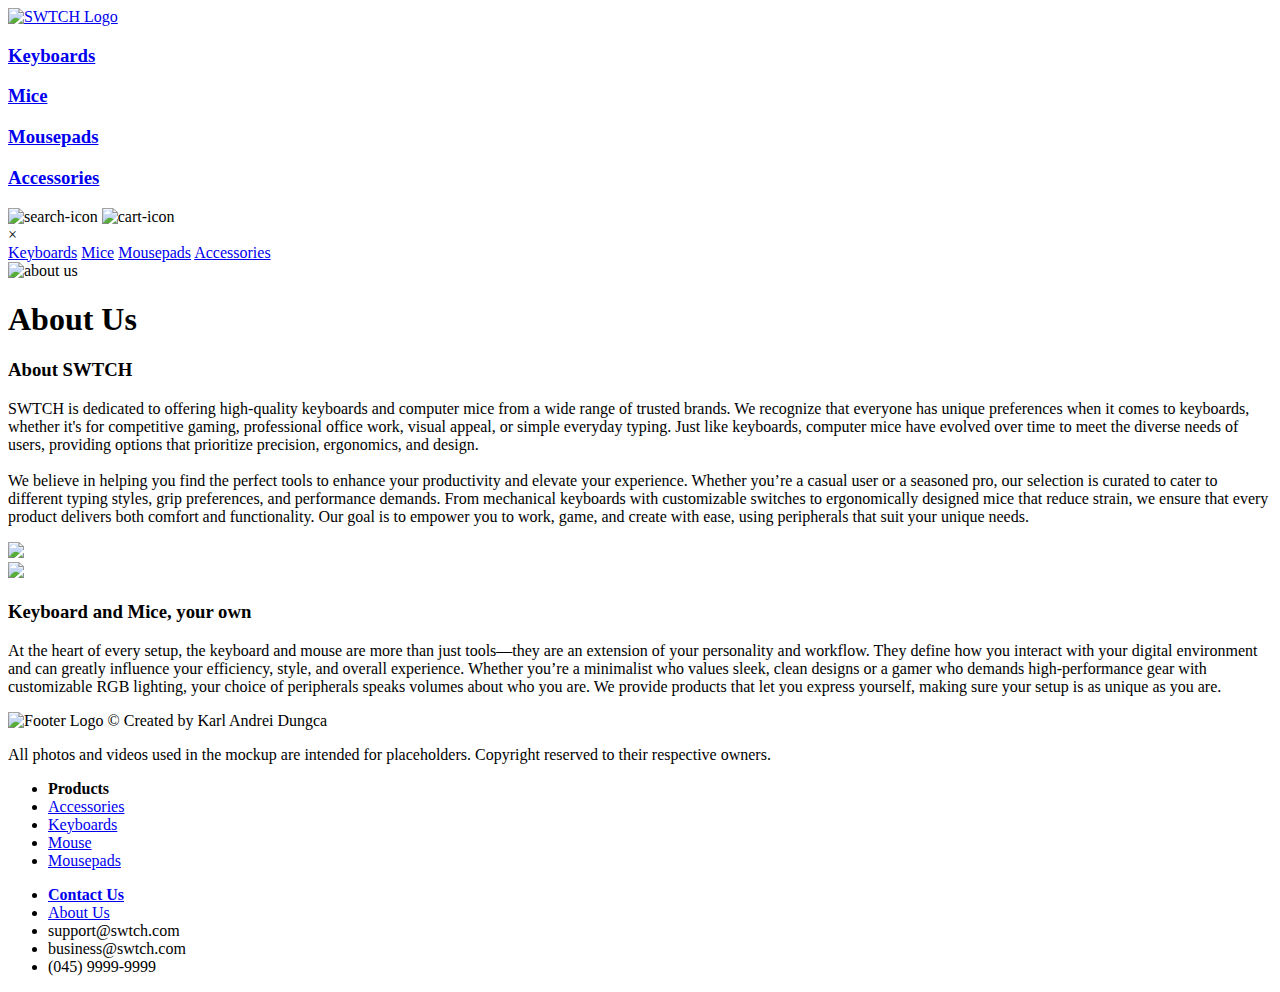
==== about_us.html @ 2237896c "Add files via upload" ====
<!DOCTYPE html>
<html lang="en">
  <head>
    <meta charset="UTF-8" />
    <meta name="viewport" content="width=device-width, initial-scale=1.0" />
    <title>About | SWTCH</title>
    <link rel="stylesheet" href="https://fonts.googleapis.com/css2?family=League+Spartan:wght@300;400;500;800&display=swap" />
<link rel="stylesheet" href="https://fonts.googleapis.com/css2?family=Poppins:wght@800&display=swap" />
    <link rel="stylesheet" href="/styles/about.css" />
  </head>
  <body>
    
    <header>
      <div class="header-row">
        <a href="index.html">
          <img class="logo" src="styles/images/header and footer/header_logo.png" alt="SWTCH Logo" />
        </a>
        <div>
          <nav>
            <a href="keyboards.html">
              <h3 class="keyboards">Keyboards</h3>
            </a>
            <a href="mice.html">
              <h3 class="mice">Mice</h3>
            </a>
            <a href="mousepads.html">
              <h3 class="mousepads">Mousepads</h3>
            </a>
            <a href="accessories.html">
              <h3 class="accessories">Accessories</h3>
            </a>
          </nav>
        </div>
        <div class="right-icons">
          <img class="search-icon" src="styles/images/header and footer/search.png" alt="search-icon" />
          <img class="cart-icon" src="styles/images/header and footer/cart.png" alt="cart-icon" />
        </div>
        <!-- Hamburger icon -->
        <div class="hamburger">
          <span></span>
          <span></span>
          <span></span>
        </div>
      </div>
    
      <!-- Sidebar Menu -->
      <div class="sidebar-menu">
        <!-- Close Button -->
        <span class="close-btn">&times;</span>
        <nav>
          <a href="keyboards.html">Keyboards</a>
          <a href="mice.html">Mice</a>
          <a href="mousepads.html">Mousepads</a>
          <a href="accessories.html">Accessories</a>
        </nav>
      </div>
    </header>


    <div class="hero-container">
      <img class="hero-image" src="styles/images/about_us/hero.png" alt="about us" />
      <h1 class="header-caption">About Us</h1>
    </div>
      
      <div class="about-section">
        <div class="about-content">
          <h3 class="about-title">About SWTCH</h3>
          <p class="about-body">
              SWTCH is dedicated to offering high-quality keyboards and
              computer mice from a wide range of trusted brands. We recognize
              that everyone has unique preferences when it comes to keyboards,
              whether it's for competitive gaming, professional office work,
              visual appeal, or simple everyday typing. Just like keyboards,
              computer mice have evolved over time to meet the diverse needs of
              users, providing options that prioritize precision, ergonomics,
              and design. <br/>
              <br/>
              We believe in helping you find the perfect tools to enhance your
              productivity and elevate your experience. Whether you’re a casual
              user or a seasoned pro, our selection is curated to cater to
              different typing styles, grip preferences, and performance
              demands. From mechanical keyboards with customizable switches to
              ergonomically designed mice that reduce strain, we ensure that
              every product delivers both comfort and functionality. Our goal is
              to empower you to work, game, and create with ease, using
              peripherals that suit your unique needs.
            </p>
        </div>
        <img class="about-image" src="styles/images/about_us/about-pic.png">
      </div>


      <div class="product-section">
        <img class="product-image" src="styles/images/about_us/product-pic.png">
        <div class="product-content">
          <h3 class="product-title">Keyboard and Mice, your own</h3>
          <p class="product-body">
            At the heart of every setup, the keyboard and mouse are more than
            just tools—they are an extension of your personality and workflow.
            They define how you interact with your digital environment and can
            greatly influence your efficiency, style, and overall experience.
            Whether you’re a minimalist who values sleek, clean designs or a
            gamer who demands high-performance gear with customizable RGB
            lighting, your choice of peripherals speaks volumes about who you
            are. We provide products that let you express yourself, making sure
            your setup is as unique as you are.</p>
        </div>
      </div>
      <footer>
        <div class="footer-content">
          <div class="footer-section logo-section">
            <img class="footer-logo" src="styles/images/header and footer/footer_logo.png" alt="Footer Logo" />
            <span class="created-by-karl">© Created by Karl Andrei Dungca</span>
            <p class="placeholder">
              All photos and videos used in the mockup are intended for placeholders. Copyright reserved to their respective owners.
            </p>
          </div>
      
          <div class="appendix">
          <div class="footer-section products">
            <ul class="products-list">
              <li><strong>Products</strong></li>
              <li><a href="accessories.html">Accessories</a></li>
              <li><a href="keyboards.html">Keyboards</a></li>
              <li><a href="mice.html">Mouse</a></li>
              <li><a href="mousepads.html">Mousepads</a></li>
            </ul>
          </div>
      
          <div class="footer-section contact-list">
            <ul class="about">
              <li><a href="contact.html"><strong>Contact Us</strong></a></li>
              <li><a href="about_us.html">About Us</a></li>
              <li>support@swtch.com</li>
              <li>business@swtch.com</li>
              <li>(045) 9999-9999</li>
            </ul>
          </div>
        </div>
      
          
        </div>
      </footer>
      <script src="scripts/main.js"></script>
  </body>
</html>
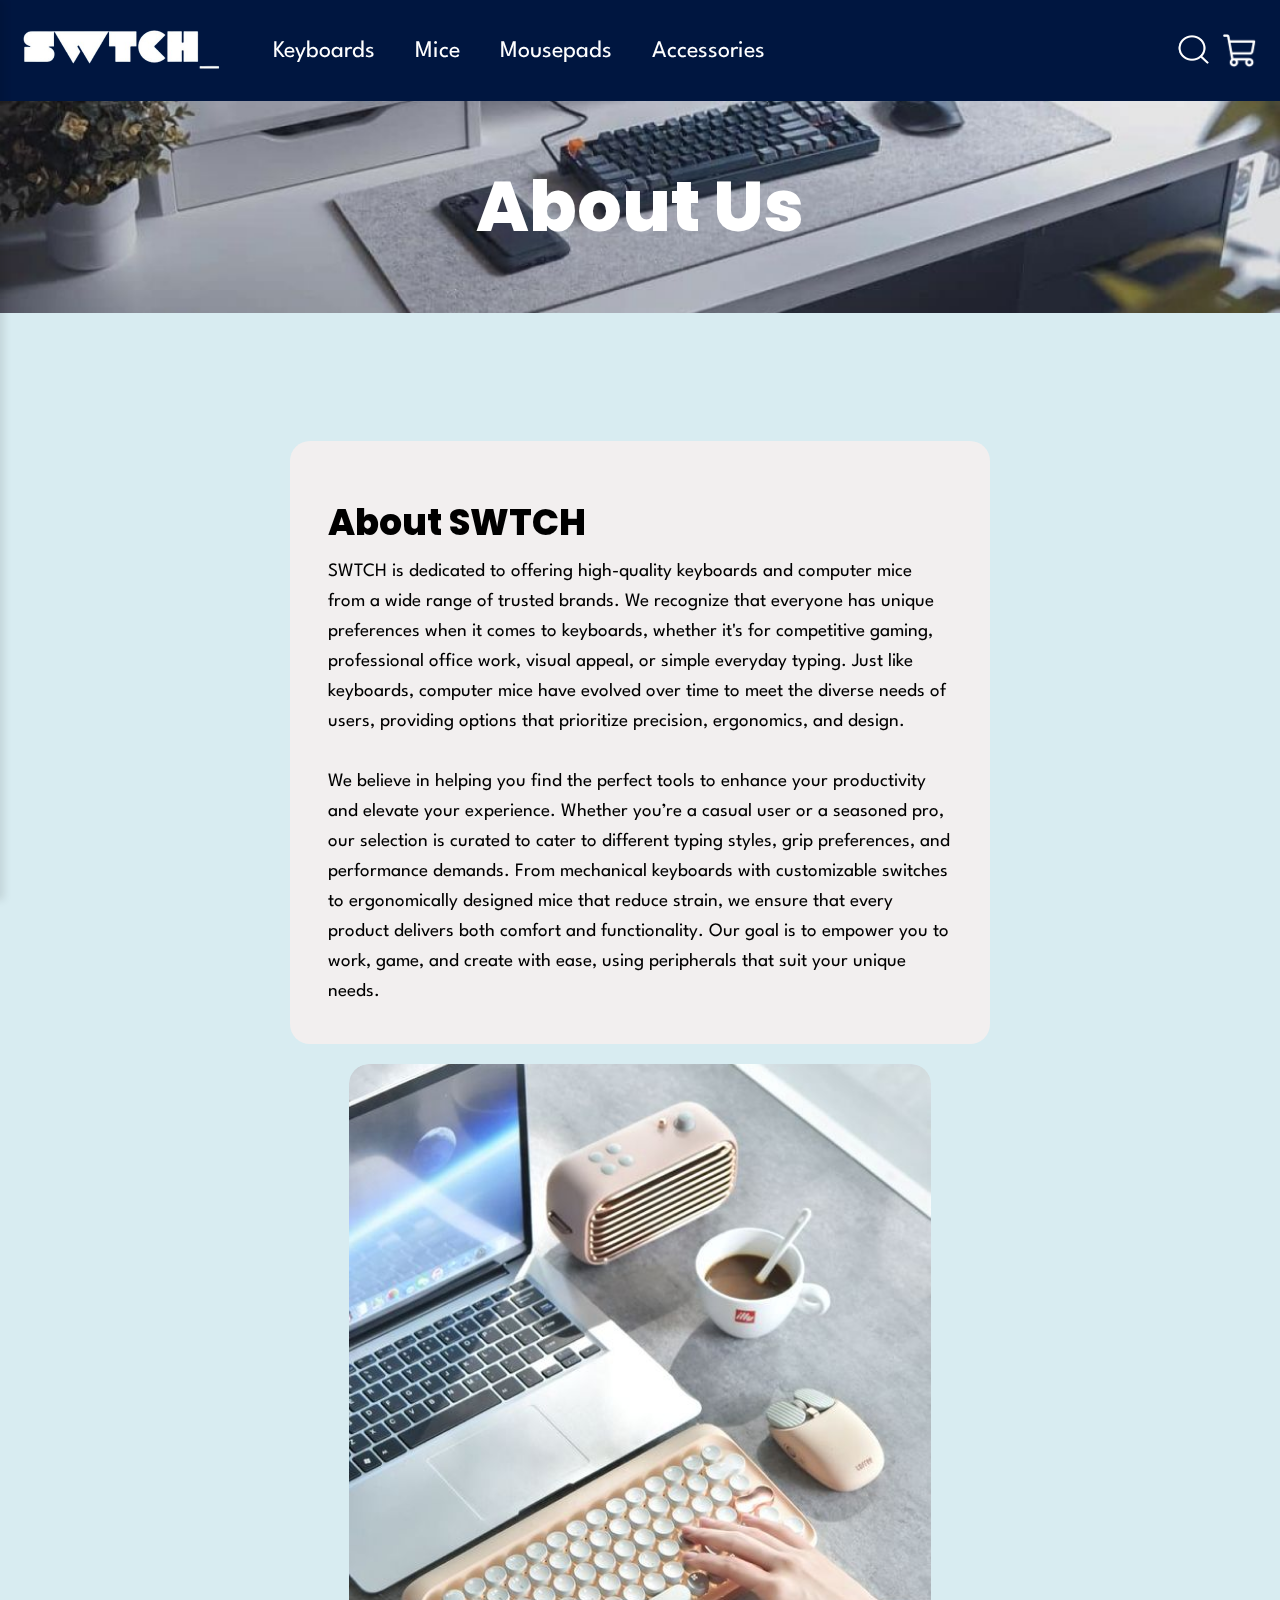
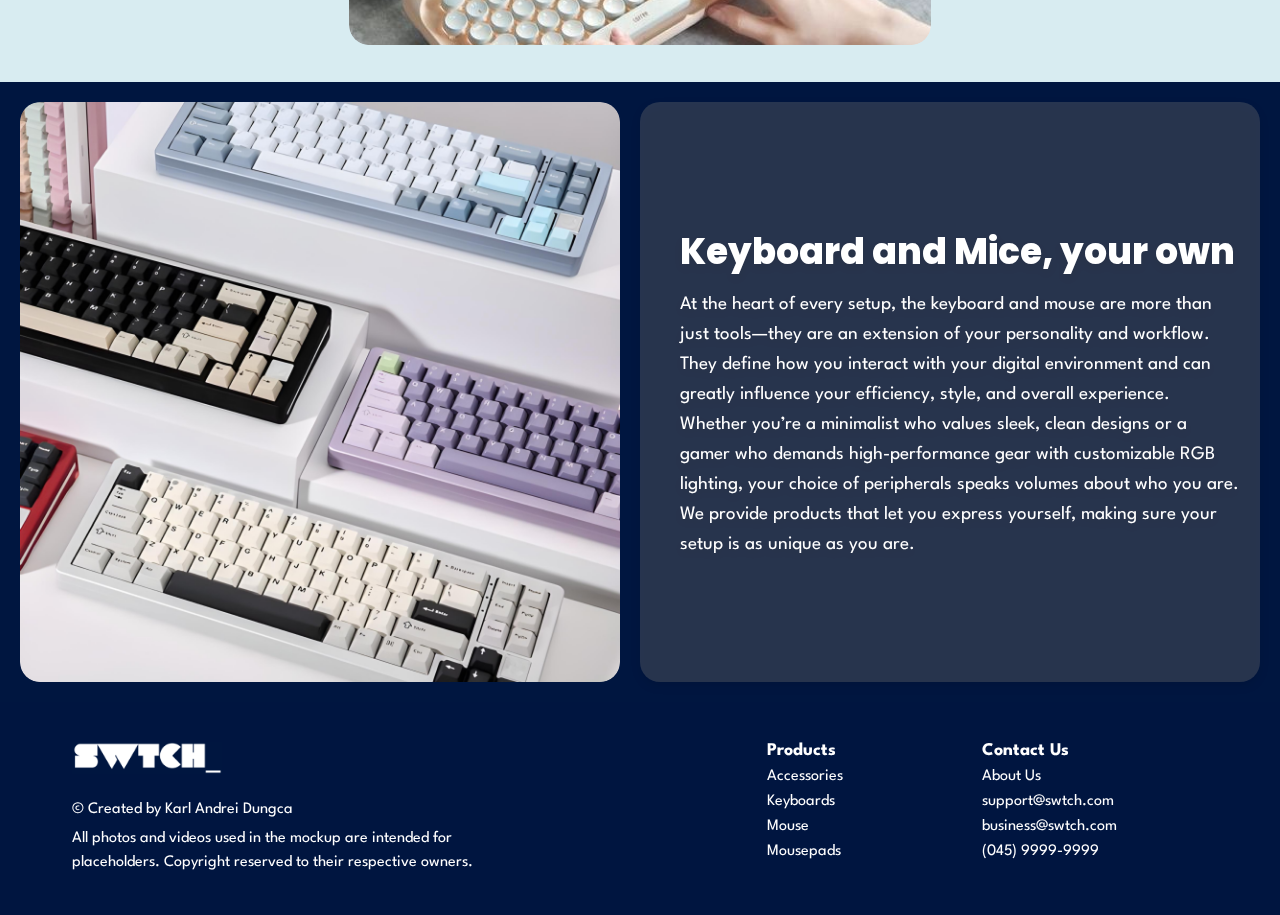
==== commit 3fc9e0b7: "Update about_us.html" ====
--- a/about_us.html
+++ b/about_us.html
@@ -6,7 +6,7 @@
     <title>About | SWTCH</title>
     <link rel="stylesheet" href="https://fonts.googleapis.com/css2?family=League+Spartan:wght@300;400;500;800&display=swap" />
 <link rel="stylesheet" href="https://fonts.googleapis.com/css2?family=Poppins:wght@800&display=swap" />
-    <link rel="stylesheet" href="/styles/about.css" />
+    <link rel="stylesheet" href="styles/about.css" />
   </head>
   <body>
     
--- a/styles/about.css
+++ b/styles/about.css
@@ -0,0 +1,547 @@
+:root {
+  --default-font-family: -apple-system, BlinkMacSystemFont, "Segoe UI", Roboto,
+    Ubuntu, "Helvetica Neue", Helvetica, Arial, "PingFang SC",
+    "Hiragino Sans GB", "Microsoft Yahei UI", "Microsoft Yahei",
+    "Source Han Sans CN", sans-serif;
+}
+
+
+* {
+  margin: 0;
+  padding: 0;
+  border: 0;
+  box-sizing: border-box;
+}
+
+
+body {
+  background: #d8ecf1;
+}
+
+input, select, textarea, button, a {
+  outline: 0;
+  text-decoration: none;
+}
+header {
+  position: fixed;
+  top: 0;
+  width: 100%;
+  z-index: 999;
+  background: #001640;
+}
+
+.header-row {
+  position: relative;
+  display: flex;
+  justify-content: flex-start; /* Align elements to the left */
+  align-items: center;
+  max-width: 1310px; /* Set a max-width to control content on large screens */
+  height: 45px;
+  margin: 28px auto; /* Center horizontally */
+  padding: 0 20px; /* Add some padding for small screens */
+}
+
+.logo {
+  width: 203px;
+  height: 45px;
+  background-size: cover;
+  margin-right: 50px; /* Space between logo and navigation */
+}
+
+nav {
+  display: flex;
+  gap: 40px; /* Add space between navigation items */
+}
+
+nav h3 {
+  color: #ffffff;
+  font-family: League Spartan, sans-serif;
+  font-size: 24px;
+  font-weight: 400;
+  white-space: nowrap;
+}
+
+.right-icons {
+  display: flex;
+  margin-left: auto; /* Push icons to the right */
+  gap: 10px; /* Add some spacing between icons */
+}
+
+.cart-icon,
+.search-icon {
+  width: 38px;
+  height: 38px;
+}
+
+.search-icon {
+  height: 35px;
+}
+
+/* Sidebar Menu */
+.sidebar-menu {
+  position: fixed;
+  top: 0;
+  left: -250px; /* Start the sidebar off-screen to the left */
+  width: 250px;
+  height: 100%;
+  background-color: #001540;
+  box-shadow: 4px 0 8px rgba(0, 0, 0, 0.1); /* Right shadow */
+  display: flex;
+  flex-direction: column;
+  justify-content: center;
+  transition: left 0.3s ease; /* Animate the sidebar sliding in */
+}
+
+/* Close Button */
+.close-btn {
+  position: absolute;
+  top: 20px;
+  left: 20px;
+  font-size: 40px;
+  color: white;
+  cursor: pointer;
+}
+
+.sidebar-menu nav {
+  display: flex;
+  flex-direction: column;
+  gap: 30px;
+  padding-left: 20px;
+}
+
+.sidebar-menu a {
+  color: white;
+  text-decoration: none;
+  font-size: 24px;
+  font-family: League Spartan, sans-serif;
+}
+
+/* Active sidebar state */
+.sidebar-menu.active {
+  left: 0; /* Slide the sidebar in from the left */
+}
+
+/* Hamburger Menu */
+.hamburger {
+  display: none;
+  cursor: pointer;
+  flex-direction: column;
+  gap: 5px;
+  position: absolute;
+  left: 20px; /* Move the hamburger to the left side */
+  top: 50%; /* Vertically center the hamburger */
+  transform: translateY(-50%);
+}
+
+.hamburger span {
+  width: 25px;
+  height: 3px;
+  background-color: white;
+  border-radius: 5px;
+}
+
+nav a:hover {
+  text-decoration: underline white;
+}
+
+
+.hero-container {
+  position: relative; /* Create a positioning context for absolute positioning */
+  text-align: center; /* Center text in the container */
+  margin-top: 100px; /* Prevent hero image from being covered by the sticky header */
+}
+
+.hero-image {
+  display: block;
+  width: 100%; /* Ensure the image fills the width of the container */
+  height: auto; /* Maintain the aspect ratio of the image */
+  margin-bottom: 91px;
+}
+
+.header-caption {
+  color: #ffffff;
+  font-family: Poppins, sans-serif;
+  font-size: 70px; /* Base font size for larger screens */
+  font-weight: 800;
+  position: absolute;
+  left: 50%;
+  top: 50%;
+  transform: translate(-50%, -50%);
+  z-index: 1;
+}
+
+
+/* About Section */
+.about-section {
+  display: flex;
+  align-items: center;
+  justify-content: space-around;
+  position: relative;
+  width: 100%; /* Full width */ 
+  height: auto; /* Auto height for flexibility */
+  padding: 37px; /* Center the section */
+  flex-direction: row;
+  flex-wrap: wrap; /* Allow wrapping on smaller screens */
+  gap: 20px; /* Space between elements */
+}
+
+.about-content {
+  flex-shrink: 0;
+  position: relative;
+  width: 100%; /* Full width for mobile */
+  max-width: 700px; /* Max width to prevent stretching */
+  height: auto;
+  font-size: 0px;
+  background: #f2efef;
+  z-index: 11;
+  border-radius: 20px;
+  padding: 37.5px; /* Add padding for better spacing */
+}
+
+.about-title {
+  display: flex;
+  align-items: flex-start;
+  justify-content: flex-start;
+  position: relative;
+  width: 100%; /* Full width */
+  max-width: 282px; /* Keep it smaller on large screens */
+  height: auto;
+  
+  margin: 26px 0 0;
+  color: #000000;
+  font-family: Poppins, var(--default-font-family);
+  font-size: 36px; /* Reduced for better responsiveness */
+  font-weight: 800;
+  line-height: 36px;
+  text-align: center;
+  white-space: nowrap;
+  z-index: 12;
+}
+
+.about-body {
+  position: relative;
+  width: 100%; /* Full width */
+  max-width: 664px;
+  height: auto;
+  margin: 16px 0 0;
+  font-family: League Spartan, var(--default-font-family);
+  font-size: 19px; /* Reduced for smaller screens */
+  font-weight: 400;
+  line-height: 30px;
+  text-align: left;
+  z-index: 13;
+}
+
+.about-image {
+  width: 100%; /* Full width */
+  max-width: 582px; /* Limit image size */
+  height: auto;
+  border-radius: 20px;
+}
+
+/* Product Section */
+.product-section {
+  position: relative;
+  width: 100%;
+  height: auto;
+  background: #001640;
+  padding: 20px;
+  display: flex;
+  flex-direction: row; /* Stack content on mobile */
+  gap: 20px;
+}
+
+.product-image {
+  width: 100%; /* Full width */
+  max-width: 600px; /* Limit image size */
+  height: auto;
+  border-radius: 20px;
+  margin: 0 auto; /* Center image */
+}
+
+.product-content {
+  position: relative;
+  width: 100%; /* Full width */
+  max-width: 719px; /* Limit content width */
+  height: auto;
+  background: rgba(113, 113, 113, 0.35);
+  filter: drop-shadow(0px 4px 4px rgba(0, 0, 0, 0.25));
+  backdrop-filter: blur(2px);
+  border-radius: 20px;
+  padding: 112px 20px 0 40px; /* Padding for better spacing */
+  margin: 0 auto; /* Center content */
+}
+
+.product-title {
+  display: flex;
+  align-items: flex-start;
+  justify-content: flex-start;
+  position: relative;
+  width: 100%;
+  max-width: 562px;
+  height: auto;
+  margin: 20px 0;
+  color: #ffffff;
+  font-family: Poppins, var(--default-font-family);
+  font-size: 36px; /* Reduced for better responsiveness */
+  font-weight: 800;
+  line-height: 36px;
+  text-align: center;
+}
+
+.product-body {
+  display: flex;
+  position: relative;
+  width: 100%; /* Full width */
+  max-width: 598px;
+  height: auto;
+  margin: 20px 0;
+  color: #ffffff;
+  font-family: League Spartan, var(--default-font-family);
+  font-size: 19px; /* Reduced for smaller screens */
+  font-weight: 400;
+  line-height: 30px;
+  text-align: left;
+}
+
+/* Responsive Breakpoints */
+@media (max-width: 768px) {
+  .about-section {
+    flex-direction: column-reverse; /* Stack elements vertically on smaller screens */
+    margin: 0 auto;
+  }
+
+  .product-section {
+    flex-direction: column; /* Stack elements vertically on smaller screens */
+    margin: 0 auto;
+  }
+  .about-title, .product-title {
+    font-size: 20px; /* Smaller font size for mobile */
+  }
+
+  .about-body, .product-body {
+    font-size: 16px;
+  }
+}
+
+@media (max-width: 480px) {
+  .about-title, .product-title {
+    font-size: 18px;
+  }
+
+  .about-body, .product-body {
+    font-size: 14px;
+  }
+}
+
+
+footer {
+  width: 100%;
+  background-color: #001540;
+  color: #fff;
+  font-family: 'League Spartan', sans-serif;
+  padding: 40px 0;
+  box-sizing: border-box;
+}
+
+.footer-content {
+  display: flex;
+  justify-content: space-between;
+  max-width: 1440px;
+  margin: 0 auto;
+  position: relative;
+}
+
+.logo-section {
+  position: relative;
+  left: 72px; /* Align logo section 72px from the left */
+}
+
+.contact-list {
+  position: relative;
+  right: 163px; /* Align the contact list 163px from the right */
+}
+
+.footer-logo {
+  width: 150px;
+  margin-bottom: 10px;
+}
+
+.created-by-karl {
+  display: block;
+  margin-top: 10px;
+  font-size: 16px;
+  line-height: 1.5;
+}
+
+.placeholder {
+  font-size: 16px;
+  line-height: 1.5;
+  margin-top: 5px;
+  max-width: 449px;
+}
+
+.appendix {
+  display: flex;
+  gap: 200px; /* Gap of 102px between products and contact list */
+}
+
+.products {
+  position: relative;
+  right: 102px;
+}
+
+footer ul {
+  list-style: none;
+  padding: 0;
+}
+
+footer li {
+  margin-bottom: 10px;
+  font-size: 16px;
+}
+
+footer li a{
+  color: #fff;
+  text-decoration: none;
+}
+
+strong {
+  font-size: 18px;
+}
+
+/* Responsive adjustments */
+@media (max-width: 1200px) {
+  .discover-caption {
+    font-size: 50px; /* Reduce the font size on medium screens */
+    top: 60%; /* Adjust positioning slightly */
+  }
+}
+
+@media (max-width: 768px) {
+  .discover-caption {
+    font-size: 40px; /* Smaller font size for tablets */
+    top: 55%;
+  }
+}
+
+@media (max-width: 480px) {
+  .discover-caption {
+    font-size: 30px; /* Smallest font size for mobile devices */
+    top: 50%;
+  }
+}
+
+
+
+
+/* Responsive adjustments */
+@media (max-width: 1200px) {
+  .header-caption {
+    font-size: 50px; /* Reduce the font size on medium screens */
+    top: 60%; /* Adjust positioning slightly */
+  }
+}
+
+@media (max-width: 768px) {
+  .header-caption {
+    font-size: 40px; /* Smaller font size for tablets */
+    top: 55%;
+  }
+}
+
+@media (max-width: 480px) {
+  .header-caption {
+    font-size: 30px; /* Smallest font size for mobile devices */
+    top: 50%;
+  }
+}
+
+
+@media (max-width: 900px) {
+  header {
+    background-color: #001540;
+  }
+
+  .header-row {
+    justify-content: center; /* Center the logo and icons */
+  }
+
+  nav {
+    display: none; /* Hide the navigation when the screen is small */
+  }
+
+  .right-icons {
+    position: absolute;
+    right: 20px; /* Move icons to the right */
+    top: 0;
+  }
+
+  /* Show hamburger menu */
+  .hamburger {
+    display: flex;
+  }
+
+  /* Adjust logo when hamburger is on the left */
+  .logo {
+    margin-left: 50px; /* Adjust the logo's margin to avoid overlap with the hamburger */
+  } 
+}
+
+
+
+@media (max-width: 768px) {
+  .footer-content {
+    flex-direction: column;
+    align-items: center; /* Center the content */
+  }
+
+  .appendix {
+    gap: 40px; /* Reduce gap for small screens */
+    flex-direction: column;
+    align-items: center;
+  }
+
+  .logo-section,
+  .products,
+  .contact-list {
+    position: static; /* Remove any absolute positioning */
+    text-align: center;
+    margin: 10px 0;
+  }
+
+  .placeholder {
+    max-width: 100%; /* Ensure the text wraps on smaller screens */
+  }
+
+  .footer-logo {
+    width: 120px; /* Reduce logo size on small screens */
+  }
+
+  .contact-list li {
+    font-size: 14px; /* Smaller font size for contact details */
+  }
+}
+
+
+@media (max-width: 480px) {
+  .header-row {
+      padding: 0 10px; /* Reduce padding on very small screens */
+    }
+  
+    .right-icons {
+      right: 10px;
+    }
+  
+    .logo {
+      width: 150px;
+      height: 33.01px; /* Scale down the logo */
+    }
+  
+    .cart-icon,
+    .search-icon {
+      width: 30px; /* Scale down the icons */
+      height: 30px;
+    }
+}
+
